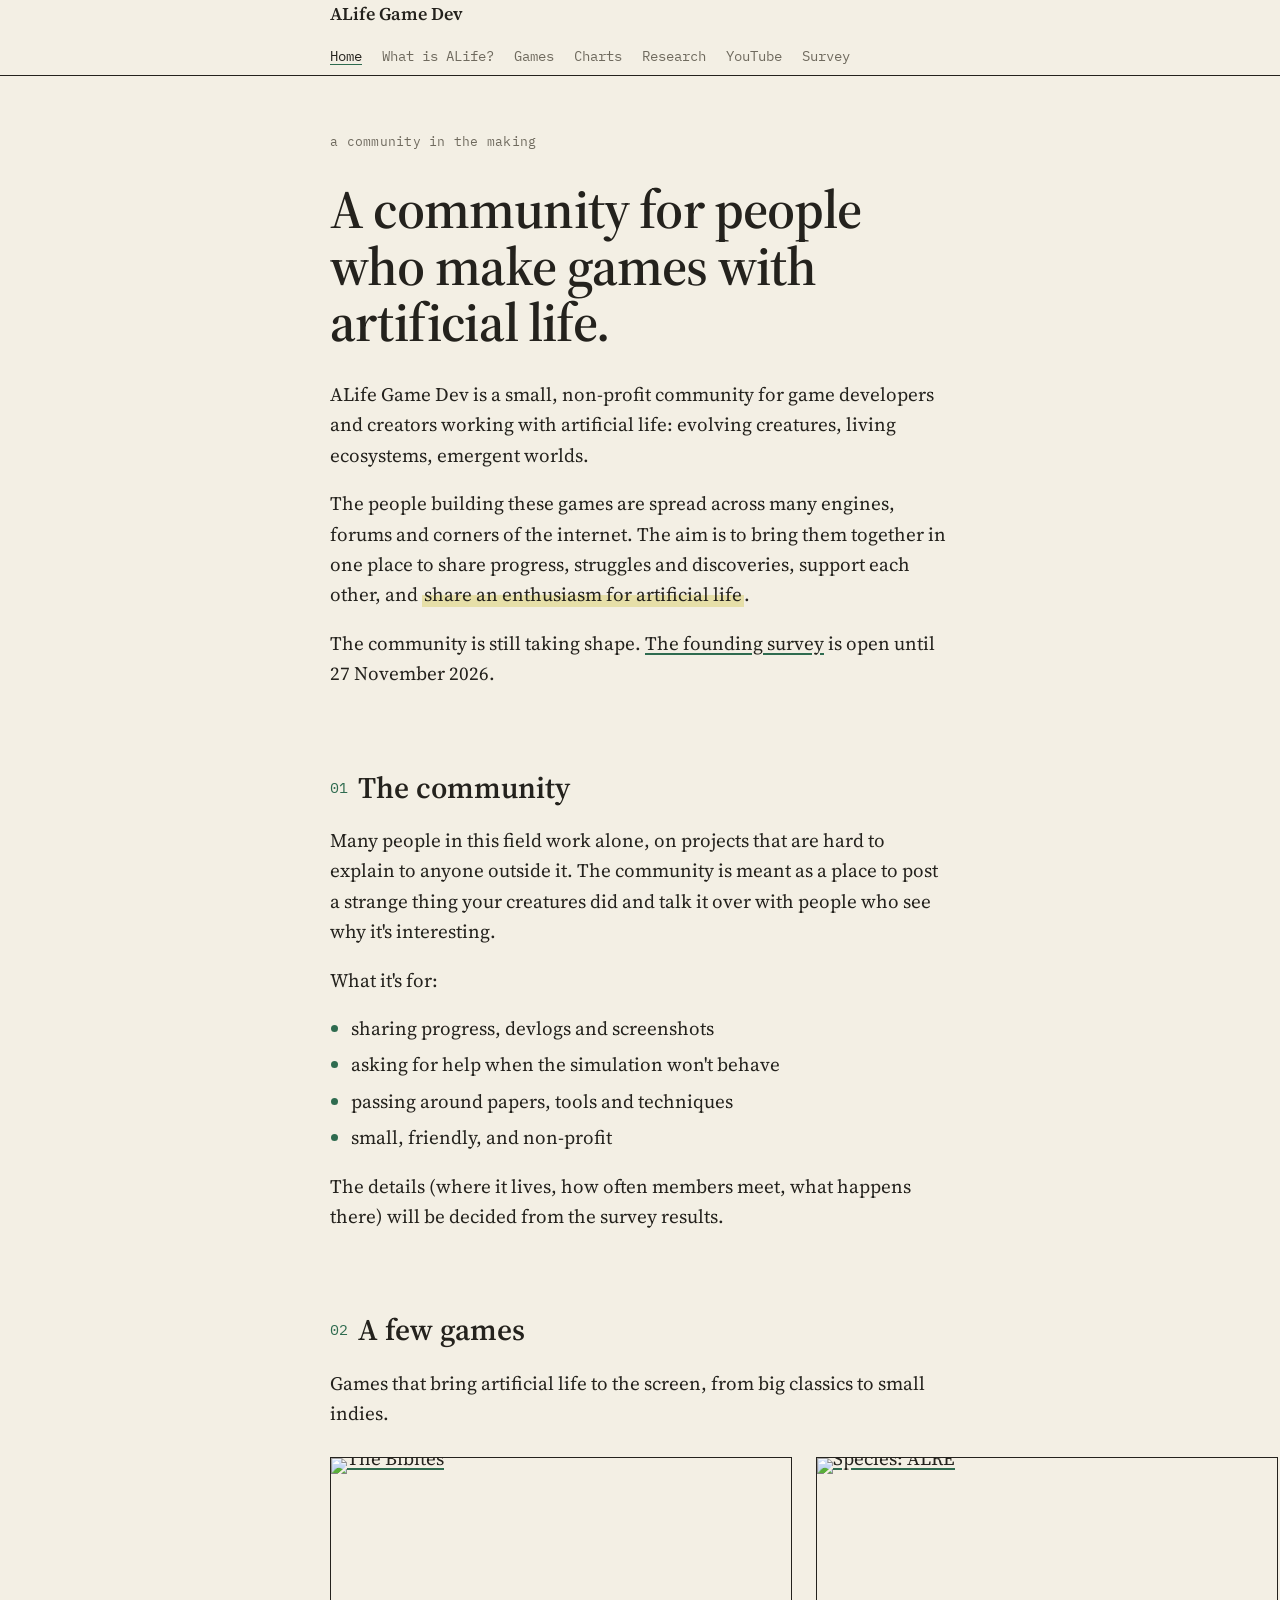
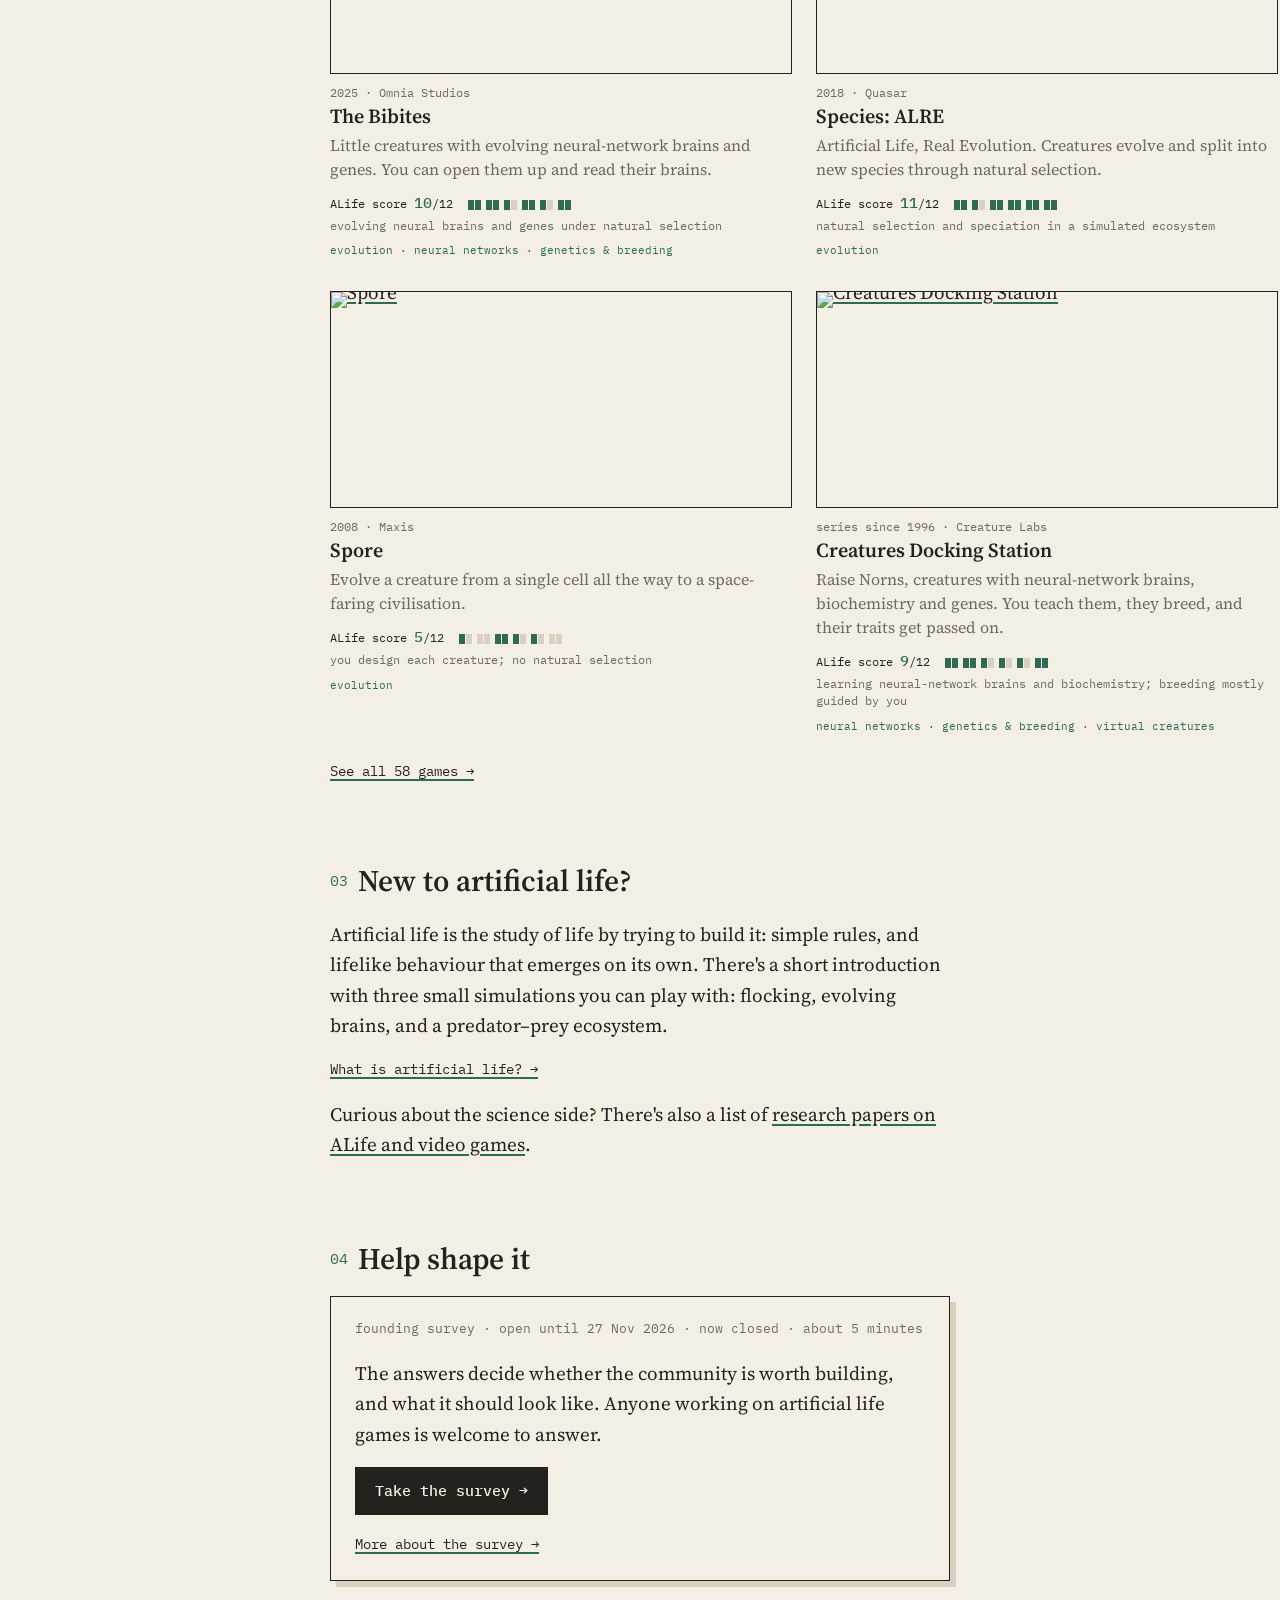
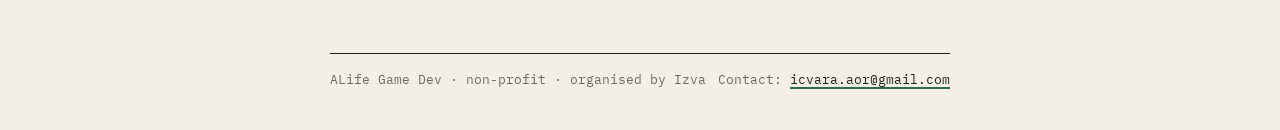
==== index.html @ bc66748c "First version of the ALife Game Dev site" ====
<!doctype html>
<html lang="en">
<head>
<meta charset="utf-8">
<meta name="viewport" content="width=device-width, initial-scale=1">
<title>ALife Game Dev</title>
<meta name="description" content="A small, non-profit community for people who make games with artificial life.">
<link rel="preconnect" href="https://fonts.googleapis.com">
<link rel="preconnect" href="https://fonts.gstatic.com" crossorigin>
<link href="https://fonts.googleapis.com/css2?family=IBM+Plex+Mono:wght@400;500&family=Source+Serif+4:ital,opsz,wght@0,8..60,400;0,8..60,600;1,8..60,400&display=swap" rel="stylesheet">
<link rel="stylesheet" href="assets/style.css">
</head>
<body>

<header class="topbar">
  <div class="in">
    <a class="brand" href="index.html">ALife Game Dev</a>
    <nav aria-label="Pages">
      <a href="index.html" aria-current="page">Home</a>
      <a href="alife.html">What is ALife?</a>
      <a href="games.html">Games</a>
      <a href="charts.html">Charts</a>
      <a href="research.html">Research</a>
      <a href="youtube.html">YouTube</a>
      <a href="survey.html">Survey</a>
    </nav>
  </div>
</header>

<div class="page">
  <p class="label">a community in the making</p>
  <h1>A community for people who make games with artificial life.</h1>
  <div class="intro">
    <p>ALife Game Dev is a small, non-profit community for game developers and creators working with artificial life: evolving creatures, living ecosystems, emergent worlds.</p>
    <p>The people building these games are spread across many engines, forums and corners of the internet. The aim is to bring them together in one place to share progress, struggles and discoveries, support each other, and <span class="hl">share an enthusiasm for artificial life</span>.</p>
    <p>The community is still taking shape. <a href="survey.html">The founding survey</a> is open until 27 November 2026.</p>
  </div>

  <main>
    <section id="community">
      <h2><span class="n">01</span>The community</h2>
      <p>Many people in this field work alone, on projects that are hard to explain to anyone outside it. The community is meant as a place to post a strange thing your creatures did and talk it over with people who see why it's interesting.</p>
      <p>What it's for:</p>
      <ul class="plain">
        <li>sharing progress, devlogs and screenshots</li>
        <li>asking for help when the simulation won't behave</li>
        <li>passing around papers, tools and techniques</li>
        <li>small, friendly, and non-profit</li>
      </ul>
      <p>The details (where it lives, how often members meet, what happens there) will be decided from the survey results.</p>
    </section>

    <section id="games">
      <h2><span class="n">02</span>A few games</h2>
      <p>Games that bring artificial life to the screen, from big classics to small indies.</p>
      <ul class="games" id="featured-games"></ul>
      <p class="more"><a href="games.html">See all <span class="js-game-count"></span> games →</a></p>
    </section>

    <section id="alife">
      <h2><span class="n">03</span>New to artificial life?</h2>
      <p>Artificial life is the study of life by trying to build it: simple rules, and lifelike behaviour that emerges on its own. There's a short introduction with three small simulations you can play with: flocking, evolving brains, and a predator–prey ecosystem.</p>
      <p class="more"><a href="alife.html">What is artificial life? →</a></p>
      <p>Curious about the science side? There's also a list of <a href="research.html">research papers on ALife and video games</a>.</p>
    </section>

    <section id="survey">
      <h2><span class="n">04</span>Help shape it</h2>
      <div class="callout">
        <p class="meta">founding survey · open until 27 Nov 2026 · <span class="js-days-left"></span> · about 5 minutes</p>
        <p>The answers decide whether the community is worth building, and what it should look like. Anyone working on artificial life games is welcome to answer.</p>
        <p><a class="btn js-survey" href="#">Take the survey →</a></p>
        <p class="more"><a href="survey.html">More about the survey →</a></p>
      </div>
    </section>
  </main>

  <footer>
    <span>ALife Game Dev · non-profit · organised by Izva</span>
    <span>Contact: <a href="mailto:icvara.aor@gmail.com">icvara.aor@gmail.com</a></span>
  </footer>
</div>

<script src="assets/site.js"></script>
<script src="assets/games.js"></script>
</body>
</html>
---- assets/style.css ----
:root {
  --paper: #f3efe4;
  --ink: #24221d;
  --faint: #6f6a5e;
  --rule: #d8d1bf;
  --mark: #2e6b4f;
  --hl: #e6dfa8;
  --cell: 46, 107, 79;
  --prey: 176, 128, 32;
  --pred: 178, 64, 42;
  /* Charts page. Validated with the dataviz palette checker against this paper colour:
     s1-s3 all-pairs for scatter, o0-o2 as an ordinal ramp. */
  --surface: #f3efe4;
  --s1: #2a78d6; --s2: #eb6834; --s3: #1baf7a;
  --o0: #6da7ec; --o1: #2a78d6; --o2: #104281;
  --gridline: #e1dccd; --axisline: #b9b2a0;
}
@media (prefers-color-scheme: dark) {
  :root:not([data-theme="light"]) {
    --paper: #1a1916; --ink: #e9e4d6; --faint: #a39d8e; --rule: #3a372f;
    --mark: #8cc7a6; --hl: #4a4526; --cell: 140, 199, 166;
    --prey: 222, 184, 96; --pred: 230, 118, 92;
    --surface: #1a1916;
    --s1: #3987e5; --s2: #d95926; --s3: #199e70;
    --o0: #184f95; --o1: #3987e5; --o2: #9ec5f4;
    --gridline: #2c2b27; --axisline: #46433b;
  }
}
:root[data-theme="dark"] {
  --paper: #1a1916; --ink: #e9e4d6; --faint: #a39d8e; --rule: #3a372f;
  --mark: #8cc7a6; --hl: #4a4526; --cell: 140, 199, 166;
  --prey: 222, 184, 96; --pred: 230, 118, 92;
  --surface: #1a1916;
  --s1: #3987e5; --s2: #d95926; --s3: #199e70;
  --o0: #184f95; --o1: #3987e5; --o2: #9ec5f4;
  --gridline: #2c2b27; --axisline: #46433b;
}

/* ---- Charts page ---- */
.viz .chart-block { padding-top: 48px; }
.viz .chart-block h2 { margin-bottom: 8px; }
.viz .plot { width: 100%; margin-top: 12px; }
.viz .plot svg { display: block; overflow: visible; }
.viz .plot text { font-family: "IBM Plex Mono", monospace; }
.viz .tick { font-size: 11px; fill: var(--faint); font-variant-numeric: tabular-nums; }
.viz .axis-label { font-size: 11px; fill: var(--faint); }
.viz .value { font-size: 12px; fill: var(--ink); font-variant-numeric: tabular-nums; }
.viz .point-label { font-size: 11px; fill: var(--ink); paint-order: stroke; stroke: var(--surface); stroke-width: 3px; }
.viz .grid { stroke: var(--gridline); stroke-width: 1; }
.viz .axis { stroke: var(--axisline); stroke-width: 1; }
.viz .hot { stroke: var(--ink); stroke-width: 2; }
.viz .chart-note { font-family: "IBM Plex Mono", monospace; font-size: 12px; color: var(--faint); margin-top: 6px; }
.viz .filters button { display: inline-flex; align-items: center; gap: 6px; }
.legend { display: flex; flex-wrap: wrap; gap: 6px 18px; margin-top: 12px; font-family: "IBM Plex Mono", monospace; font-size: 12px; color: var(--ink); }
.legend span { display: inline-flex; align-items: center; gap: 6px; }
.legend i { width: 12px; height: 12px; border-radius: 2px; display: inline-block; }
.tooltip {
  position: fixed; z-index: 50; pointer-events: none; max-width: 300px;
  background: var(--paper); color: var(--ink); border: 1px solid var(--ink);
  box-shadow: 3px 3px 0 var(--rule); padding: 8px 10px;
  font-family: "IBM Plex Mono", monospace; font-size: 12px; line-height: 1.45;
}
.tooltip .tip-muted { color: var(--faint); }
.table-wrap { overflow-x: auto; margin-top: 12px; border-top: 1px solid var(--ink); }
.fingerprint { border-collapse: collapse; width: 100%; font-family: "IBM Plex Mono", monospace; font-size: 12px; font-variant-numeric: tabular-nums; }
.fingerprint th, .fingerprint td { padding: 5px 5px; border-bottom: 1px solid var(--rule); text-align: left; white-space: nowrap; }
.fingerprint thead th { cursor: pointer; color: var(--faint); font-weight: 500; user-select: none; }
.fingerprint thead th:hover { color: var(--ink); }
.fingerprint tbody th { font-weight: 500; white-space: normal; min-width: 150px; }
.fingerprint tbody th a { text-decoration: none; }
.fingerprint .grp { color: var(--faint); }
.fingerprint .num b { font-weight: 500; }
.fingerprint .lvl { text-align: center; width: 30px; border-left: 2px solid var(--surface); }
.fingerprint .l0 { background: var(--o0); color: #0b0b0b; }
.fingerprint .l1 { background: var(--o1); color: #ffffff; }
.fingerprint .l2 { background: var(--o2); color: #ffffff; }
@media (prefers-color-scheme: dark) {
  :root:not([data-theme="light"]) .fingerprint .l0 { color: #f0efec; }
  :root:not([data-theme="light"]) .fingerprint .l2 { color: #0b0b0b; }
}
:root[data-theme="dark"] .fingerprint .l0 { color: #f0efec; }
:root[data-theme="dark"] .fingerprint .l2 { color: #0b0b0b; }
.chart { display: block; width: 100%; height: 70px; margin-top: 10px; border: 1px solid var(--rule); }
.key { display: inline-flex; align-items: center; gap: 6px; }
.key i { width: 10px; height: 10px; border-radius: 50%; display: inline-block; }

* { box-sizing: border-box; }
html, body { margin: 0; }
body {
  background: var(--paper);
  color: var(--ink);
  font: 400 19px/1.6 "Source Serif 4", Georgia, serif;
}
.page { max-width: 660px; margin: 0 auto; padding: 56px 20px 40px; }

a { color: var(--ink); text-decoration-color: var(--mark); text-decoration-thickness: 1.5px; text-underline-offset: 3px; }
a:hover { color: var(--mark); }

.mono, .label, nav, figcaption, .meta, .yr, .controls { font-family: "IBM Plex Mono", ui-monospace, monospace; }

/* Header */
.label { font-size: 13px; color: var(--faint); letter-spacing: .02em; margin: 0 0 28px; }
h1 {
  font-weight: 600;
  font-size: clamp(36px, 7vw, 54px);
  line-height: 1.05;
  letter-spacing: -0.015em;
  margin: 0 0 28px;
}
.intro p { margin: 0 0 18px; }
.hl { background: linear-gradient(transparent 55%, var(--hl) 55%); padding: 0 2px; }

/* Top menu: stays at the top of the screen while scrolling */
.topbar {
  position: sticky; top: 0; z-index: 10;
  background: var(--paper);
  border-bottom: 1px solid var(--ink);
}
.topbar .in {
  max-width: 660px; margin: 0 auto; padding: 0 20px;
  display: flex; align-items: center; gap: 8px 22px; flex-wrap: wrap;
  min-height: 52px;
}
.topbar .brand {
  font-family: "Source Serif 4", Georgia, serif; font-weight: 600; font-size: 18px;
  text-decoration: none; margin-right: auto; white-space: nowrap;
}
nav { font-size: 14px; display: flex; gap: 4px 20px; flex-wrap: wrap; padding: 8px 0; }
nav a { text-decoration: none; color: var(--faint); white-space: nowrap; }
nav a:hover { color: var(--ink); text-decoration: underline; }
nav a[aria-current="page"] { color: var(--ink); text-decoration: underline; text-decoration-color: var(--mark); }

/* Sub-page header */
.page-head { margin-bottom: 8px; }
.page-head h1 { font-size: clamp(32px, 6vw, 44px); margin-bottom: 18px; }
.page-head .lede { font-size: 20px; }

/* Small "go further" link at the end of a home-page section */
.more { font-family: "IBM Plex Mono", monospace; font-size: 14px; }

/* Home: survey callout */
.callout {
  border: 1px solid var(--ink); box-shadow: 6px 6px 0 var(--rule);
  padding: 22px 24px 6px; margin-top: 8px;
}
.callout .btn { margin-top: 0; margin-bottom: 0; }
.callout .meta, .survey .meta { font-size: 13px; color: var(--faint); margin-bottom: 18px; }

/* Games page: filter */
.filters { display: flex; flex-wrap: wrap; gap: 8px; margin: 20px 0 0; font-family: "IBM Plex Mono", monospace; font-size: 13px; }
.filters button {
  font: inherit; background: none; color: var(--ink);
  border: 1px solid var(--rule); padding: 4px 10px; cursor: pointer;
}
.filters button:hover { border-color: var(--ink); }
.filters button[aria-pressed="true"] { background: var(--ink); color: var(--paper); border-color: var(--ink); }
.count { font-family: "IBM Plex Mono", monospace; font-size: 13px; color: var(--faint); margin: 14px 0 0; }
/* YouTube page */
.channels { list-style: none; padding: 0; margin: 24px 0; border-top: 1px solid var(--rule); }
.channels li { display: grid; grid-template-columns: 64px 1fr; gap: 18px; padding: 18px 0; border-bottom: 1px solid var(--rule); }
.channels .avatar img { width: 64px; height: 64px; border-radius: 50%; border: 1px solid var(--ink); display: block; }
.channels h3 { font-size: 20px; font-weight: 600; margin: 0; line-height: 1.25; }
.channels h3 a { text-decoration: none; }
.channels h3 a:hover { text-decoration: underline; }
.channels .handle { font-family: "IBM Plex Mono", monospace; font-size: 12px; color: var(--faint); margin: 2px 0 6px; }
.channels p { font-size: 16px; line-height: 1.5; color: var(--faint); margin: 0; }
.channels .handle + p { color: var(--faint); }

.jump { display: flex; flex-wrap: wrap; gap: 6px 20px; font-family: "IBM Plex Mono", monospace; font-size: 14px; margin: 24px 0 0; }
.muted-note { font-size: 16px; color: var(--faint); }
.games li.empty { grid-column: 1 / -1; font-size: 16px; color: var(--faint); font-style: italic; }
/* Drawn placeholder when a game has no image */
.games .ph {
  display: flex; align-items: center; justify-content: center; text-align: center;
  aspect-ratio: 460 / 215; padding: 12px;
  background:
    radial-gradient(circle at 20% 30%, rgba(var(--cell), .35) 0 6px, transparent 7px),
    radial-gradient(circle at 70% 65%, rgba(var(--cell), .25) 0 10px, transparent 11px),
    radial-gradient(circle at 85% 20%, rgba(var(--prey), .35) 0 4px, transparent 5px),
    linear-gradient(var(--rule) 1px, transparent 1px) 0 0 / 18px 18px,
    linear-gradient(90deg, var(--rule) 1px, transparent 1px) 0 0 / 18px 18px,
    var(--paper);
}
.games .ph span {
  font-family: "Source Serif 4", Georgia, serif; font-weight: 600; font-size: 22px; line-height: 1.15;
  color: var(--ink); background: var(--paper); padding: 2px 8px; line-height: 1.3;
}
/* ALife score on game cards */
.games .score { margin: 10px 0 0; font-family: "IBM Plex Mono", monospace; font-size: 12px; color: var(--faint); cursor: help; }
.games .score-num { color: var(--ink); margin-right: 8px; }
.games .score-num b { font-weight: 500; font-size: 15px; color: var(--mark); }
.games .pips { display: inline-flex; gap: 5px; vertical-align: middle; }
.games .pip-pair { display: inline-flex; gap: 1px; }
.games .pips i { width: 6px; height: 10px; background: var(--rule); display: block; }
.games .pips i.on { background: var(--mark); }
.games .score-why { display: block; margin-top: 3px; line-height: 1.4; }
details.method { margin: 14px 0 0; font-size: 16px; }
details.method summary { cursor: pointer; font-family: "IBM Plex Mono", monospace; font-size: 14px; }
details.method[open] { border-left: 2px solid var(--rule); padding-left: 14px; }
details.method p, details.method ul { margin: 10px 0; }
.games .tags { font-family: "IBM Plex Mono", monospace; font-size: 11px; color: var(--mark); margin: 8px 0 0; }

/* Sections */
section { padding-top: 64px; }
h2 {
  font-weight: 600;
  font-size: 30px;
  line-height: 1.15;
  margin: 0 0 20px;
}
h2 .n { font-family: "IBM Plex Mono", monospace; font-weight: 400; font-size: 15px; color: var(--mark); margin-right: 10px; vertical-align: 5px; }
p { margin: 0 0 18px; }
ul.plain { padding-left: 1.1em; margin: 0 0 18px; }
ul.plain li { margin-bottom: 6px; }
ul.plain li::marker { color: var(--mark); }

/* Figure */
figure { margin: 32px 0; }
.stage {
  position: relative;
  aspect-ratio: 3 / 2;
  border: 1px solid var(--ink);
  cursor: crosshair;
  background:
    linear-gradient(var(--rule) 1px, transparent 1px) 0 0 / 24px 24px,
    linear-gradient(90deg, var(--rule) 1px, transparent 1px) 0 0 / 24px 24px;
  background-color: var(--paper);
}
.stage canvas { position: absolute; inset: 0; width: 100%; height: 100%; }
.controls {
  display: flex; flex-wrap: wrap; gap: 10px 24px; align-items: center;
  font-size: 13px; margin-top: 12px;
}
.controls label { display: flex; align-items: center; gap: 8px; }
.controls input[type=range] { width: 90px; accent-color: var(--mark); }
.controls button {
  font: inherit; background: none; color: var(--ink);
  border: 1px solid var(--ink); padding: 3px 10px; cursor: pointer;
}
.controls button:hover { background: var(--ink); color: var(--paper); }
figcaption { font-size: 13px; color: var(--faint); margin-top: 10px; line-height: 1.5; }
figcaption b { color: var(--ink); font-weight: 500; }

/* Games */
.games {
  list-style: none; padding: 0; margin: 28px 0 26px;
  display: grid; grid-template-columns: 1fr 1fr; gap: 32px 24px;
}
.games a.shot { display: block; border: 1px solid var(--ink); line-height: 0; }
.games img { width: 100%; aspect-ratio: 460 / 215; object-fit: cover; display: block; }
.games .meta { font-size: 12px; color: var(--faint); margin: 10px 0 2px; }
.games h3 { font-size: 20px; font-weight: 600; margin: 0 0 4px; line-height: 1.25; }
.games h3 a { text-decoration: none; }
.games h3 a:hover { text-decoration: underline; }
.games p { font-size: 16px; line-height: 1.5; color: var(--faint); margin: 0; }

/* Research */
.papers { list-style: none; padding: 0; margin: 8px 0 22px; border-top: 1px solid var(--rule); }
.papers li { display: grid; grid-template-columns: 56px 1fr; gap: 16px; padding: 16px 0; border-bottom: 1px solid var(--rule); }
.papers .yr { font-family: "IBM Plex Mono", monospace; font-size: 14px; color: var(--faint); padding-top: 3px; }
.papers .title { font-weight: 600; }
.papers .who { display: block; font-family: "IBM Plex Mono", monospace; font-size: 12px; color: var(--faint); margin: 2px 0 4px; }
.papers .what { display: block; font-size: 16px; line-height: 1.5; color: var(--faint); }
@media (max-width: 520px) { .papers li { grid-template-columns: 44px 1fr; gap: 12px; } }

/* Survey */
.survey {
  margin-top: 8px;
  padding: 28px 28px 8px;
  border: 1px solid var(--ink);
  box-shadow: 6px 6px 0 var(--rule);
}
.survey .meta { font-size: 13px; color: var(--faint); margin-bottom: 18px; }
.survey ol { padding-left: 1.2em; margin: 0 0 18px; }
.survey ol li { margin-bottom: 6px; }
.btn {
  display: inline-block;
  font-family: "IBM Plex Mono", monospace; font-size: 15px; font-weight: 500;
  background: var(--ink); color: var(--paper);
  padding: 12px 20px; text-decoration: none;
  margin: 6px 0 22px;
}
.btn:hover { background: var(--mark); color: var(--paper); }

.sig { font-style: italic; }

footer {
  margin-top: 72px; padding-top: 16px;
  border-top: 1px solid var(--ink);
  font-family: "IBM Plex Mono", monospace; font-size: 13px; color: var(--faint);
  display: flex; justify-content: space-between; flex-wrap: wrap; gap: 8px;
}

@media (max-width: 520px) {
  body { font-size: 18px; }
  .page { padding: 36px 16px 32px; }
  .topbar .in { padding: 0 16px; }
  .topbar .brand { width: 100%; padding-top: 10px; }
  nav { width: 100%; padding: 4px 0 10px; gap: 4px 14px; font-size: 13px; }
  .callout { padding: 18px 16px 4px; box-shadow: 4px 4px 0 var(--rule); }
  .games { grid-template-columns: 1fr; gap: 28px; }
  .survey { padding: 22px 18px 4px; box-shadow: 4px 4px 0 var(--rule); }
}
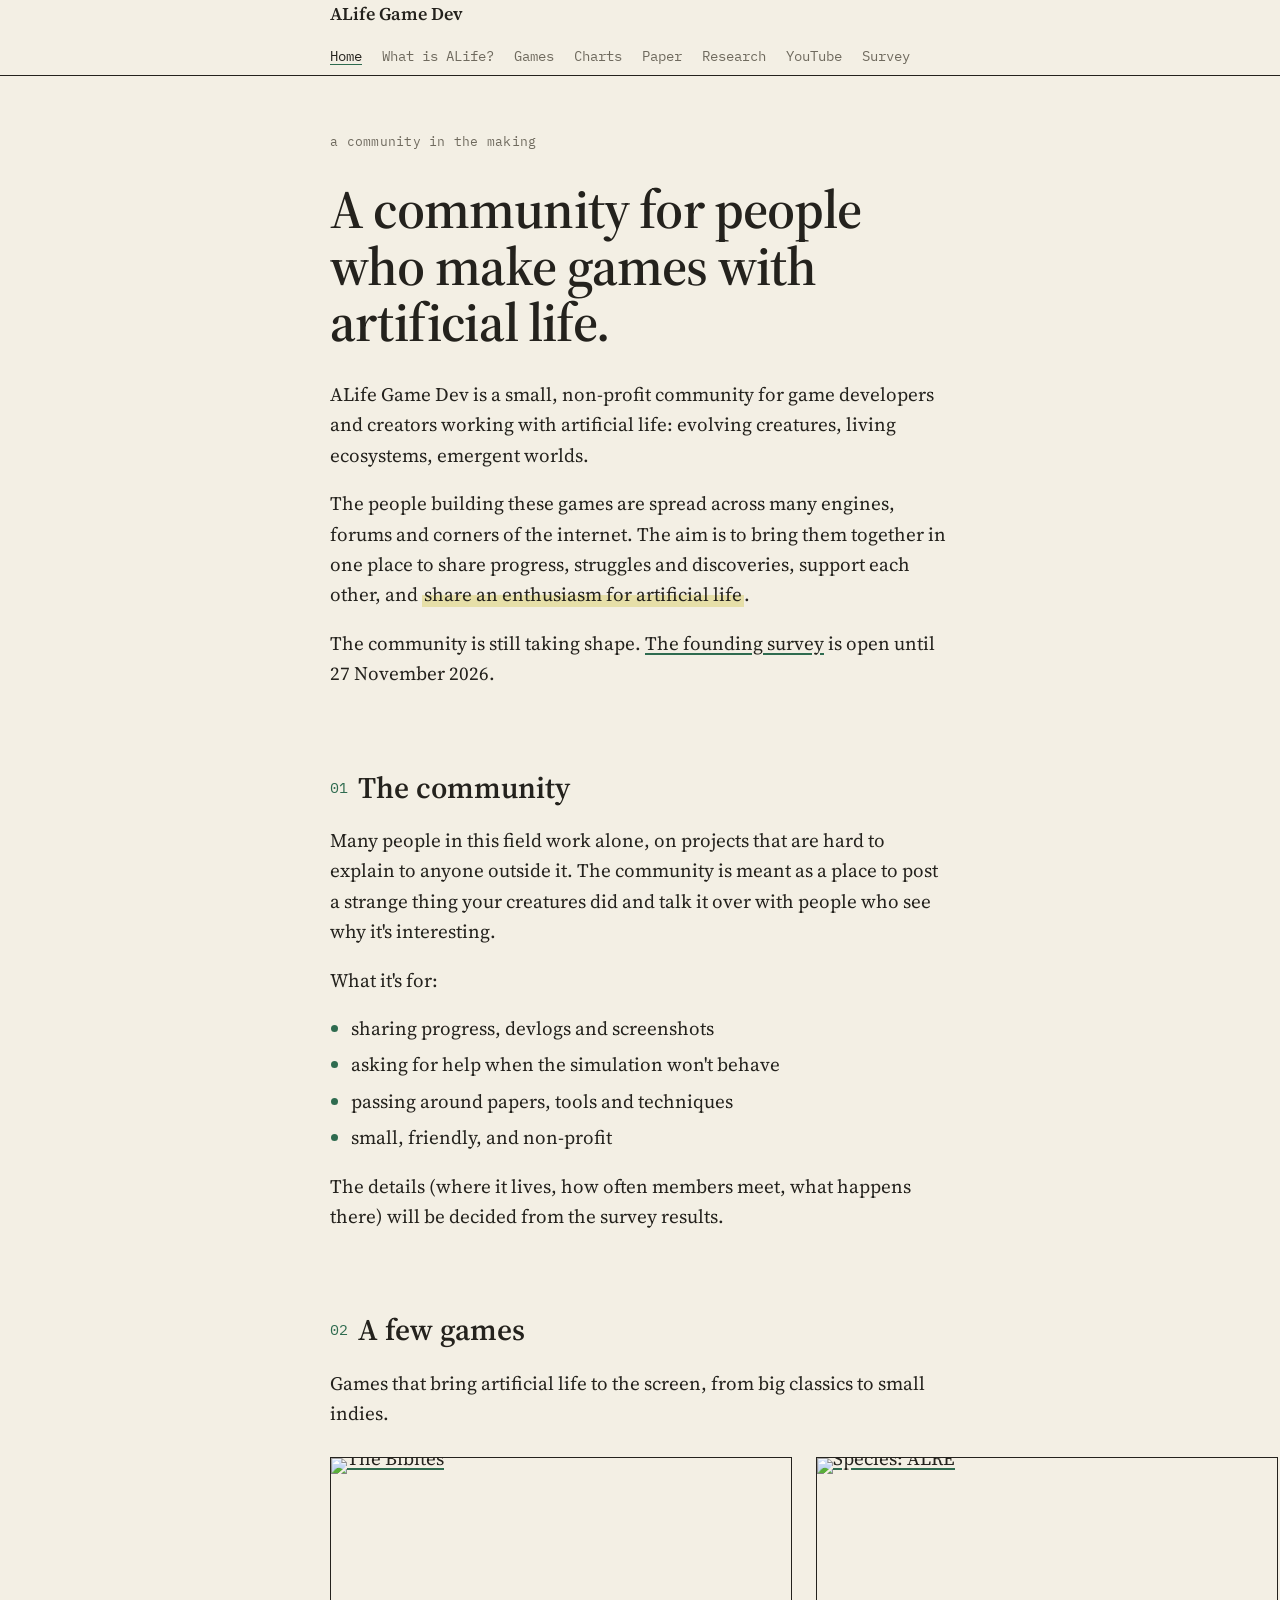
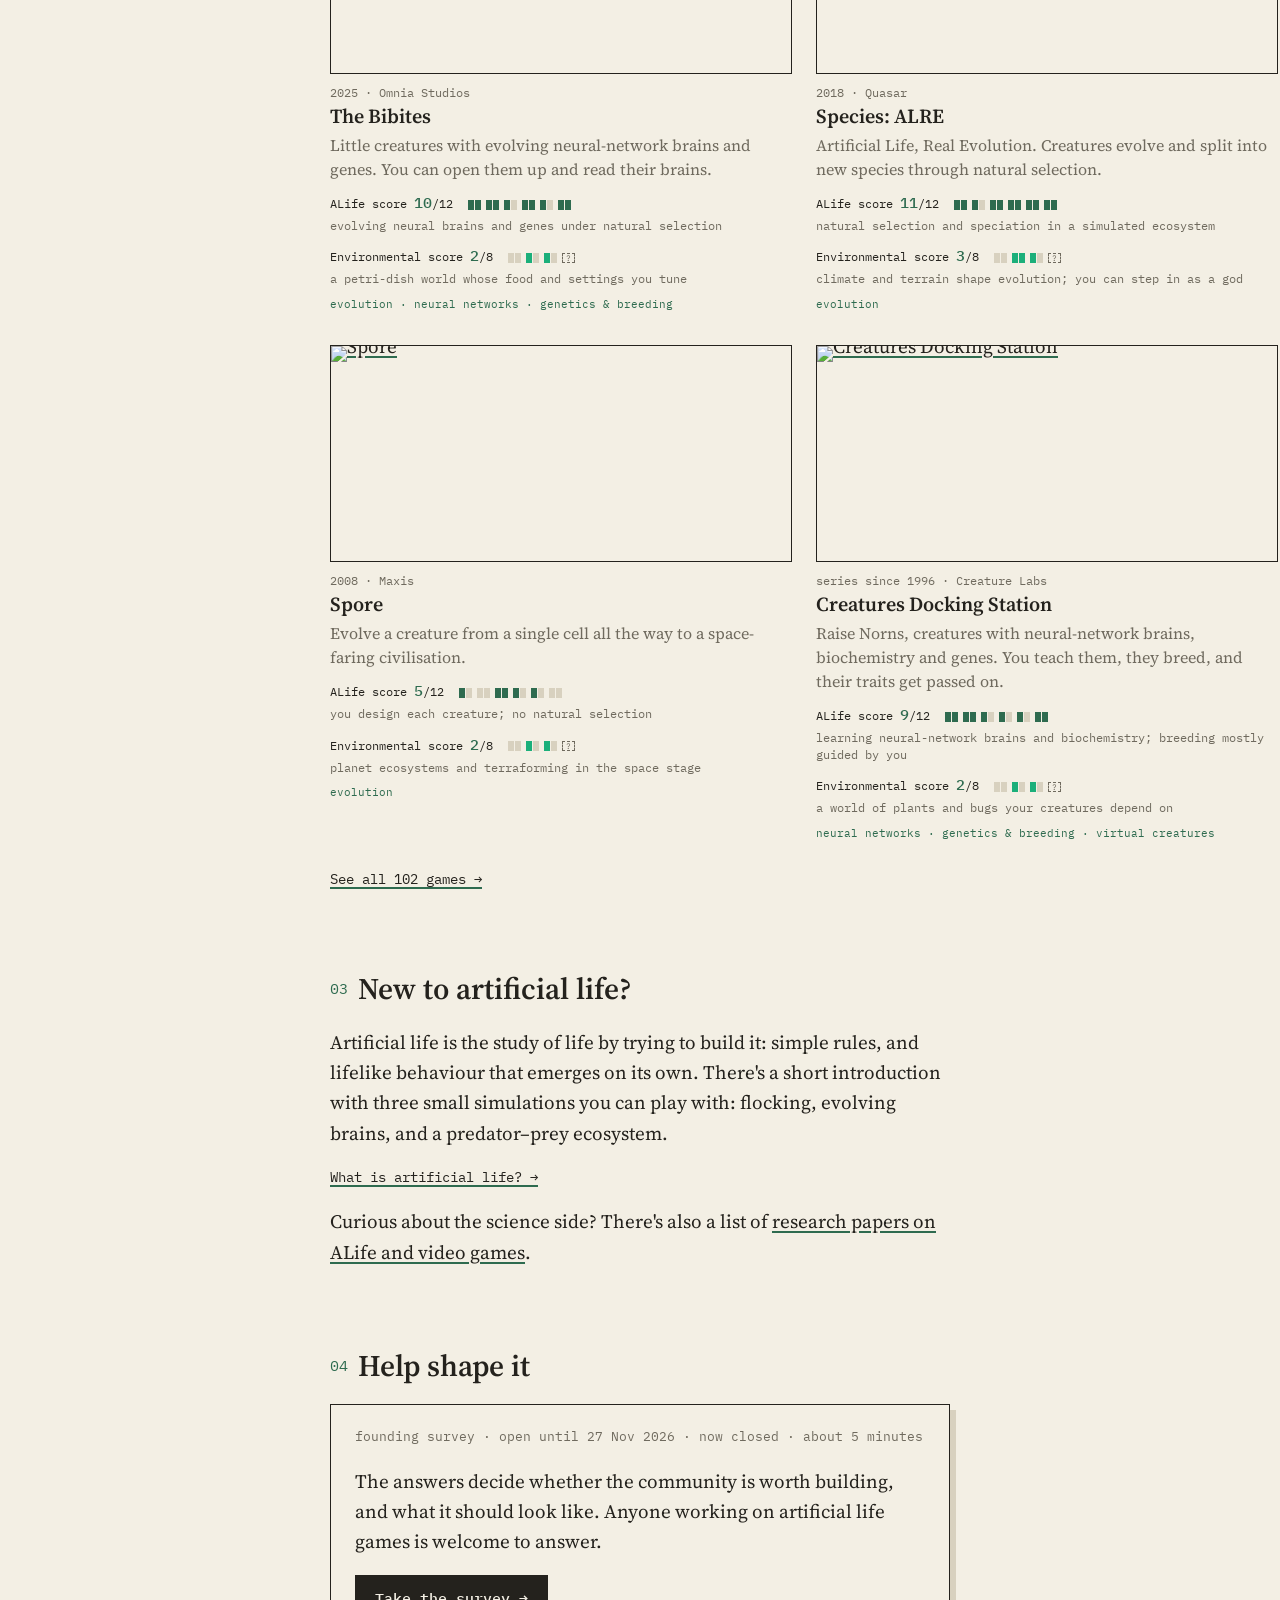
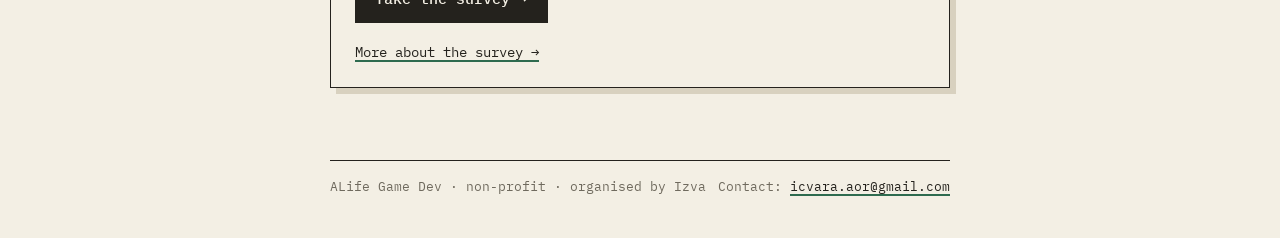
==== commit 059bd066: "Add working paper, environmental score and many more games - New Paper page (paper.html, assets/pape" ====
--- a/index.html
+++ b/index.html
@@ -20,6 +20,7 @@
       <a href="alife.html">What is ALife?</a>
       <a href="games.html">Games</a>
       <a href="charts.html">Charts</a>
+      <a href="paper.html">Paper</a>
       <a href="research.html">Research</a>
       <a href="youtube.html">YouTube</a>
       <a href="survey.html">Survey</a>
--- a/assets/style.css
+++ b/assets/style.css
@@ -14,6 +14,8 @@
   --s1: #2a78d6; --s2: #eb6834; --s3: #1baf7a;
   --o0: #6da7ec; --o1: #2a78d6; --o2: #104281;
   --gridline: #e1dccd; --axisline: #b9b2a0;
+  /* Popular-games comparison: neutral grey (validated ordinal ramp) */
+  --ref: #6f6a5e; --r0: #aaa494; --r1: #7a7466; --r2: #45413a;
 }
 @media (prefers-color-scheme: dark) {
   :root:not([data-theme="light"]) {
@@ -24,6 +26,7 @@
     --s1: #3987e5; --s2: #d95926; --s3: #199e70;
     --o0: #184f95; --o1: #3987e5; --o2: #9ec5f4;
     --gridline: #2c2b27; --axisline: #46433b;
+    --ref: #a39d8e; --r0: #5a564c; --r1: #8a8577; --r2: #c6c1b3;
   }
 }
 :root[data-theme="dark"] {
@@ -34,11 +37,15 @@
   --s1: #3987e5; --s2: #d95926; --s3: #199e70;
   --o0: #184f95; --o1: #3987e5; --o2: #9ec5f4;
   --gridline: #2c2b27; --axisline: #46433b;
+  --ref: #a39d8e; --r0: #5a564c; --r1: #8a8577; --r2: #c6c1b3;
 }
 
 /* ---- Charts page ---- */
 .viz .chart-block { padding-top: 48px; }
 .viz .chart-block h2 { margin-bottom: 8px; }
+.viz .chart-part { margin-top: 72px; padding-top: 28px; border-top: 2px solid var(--rule); }
+.viz .chart-part .label { margin-bottom: 8px; }
+.viz .chart-part .part-title { margin: 0 0 10px; }
 .viz .plot { width: 100%; margin-top: 12px; }
 .viz .plot svg { display: block; overflow: visible; }
 .viz .plot text { font-family: "IBM Plex Mono", monospace; }
@@ -74,6 +81,9 @@
 .fingerprint .l0 { background: var(--o0); color: #0b0b0b; }
 .fingerprint .l1 { background: var(--o1); color: #ffffff; }
 .fingerprint .l2 { background: var(--o2); color: #ffffff; }
+.legend i.unknown-swatch { background: var(--surface); border: 1px dashed var(--faint); box-sizing: border-box; }
+.fingerprint .unknown { color: var(--faint); border-bottom-style: dashed; }
+.fingerprint .eco-col { border-left: 2px solid var(--faint); padding-left: 8px; }
 @media (prefers-color-scheme: dark) {
   :root:not([data-theme="light"]) .fingerprint .l0 { color: #f0efec; }
   :root:not([data-theme="light"]) .fingerprint .l2 { color: #0b0b0b; }
@@ -194,6 +204,8 @@
 .games .pips i { width: 6px; height: 10px; background: var(--rule); display: block; }
 .games .pips i.on { background: var(--mark); }
 .games .score-why { display: block; margin-top: 3px; line-height: 1.4; }
+.games .score.eco .pips i.on { background: var(--s3); }
+.games .pip-pair.unknown { width: 13px; height: 10px; box-sizing: border-box; border: 1px dashed var(--faint); font-size: 8px; line-height: 8px; text-align: center; justify-content: center; color: var(--faint); }
 details.method { margin: 14px 0 0; font-size: 16px; }
 details.method summary { cursor: pointer; font-family: "IBM Plex Mono", monospace; font-size: 14px; }
 details.method[open] { border-left: 2px solid var(--rule); padding-left: 14px; }
@@ -301,3 +313,72 @@
   .games { grid-template-columns: 1fr; gap: 28px; }
   .survey { padding: 22px 18px 4px; box-shadow: 4px 4px 0 var(--rule); }
 }
+.legend .legend-sep { color: var(--faint); margin-left: 8px; }
+
+/* ---- Working paper page ---- */
+.paper section { margin-top: 34px; }
+.paper h2 { margin-bottom: 12px; }
+.paper h3 { font-size: 18px; margin: 22px 0 8px; }
+.paper .abstract { border-left: 2px solid var(--rule); padding-left: 16px; }
+.paper figure { margin: 22px 0 26px; }
+.paper figcaption { font-size: 14px; color: var(--faint); margin-top: 8px; line-height: 1.45; }
+.paper .paper-list li { margin-bottom: 10px; }
+.paper .paper-groups li { margin-bottom: 4px; font-size: 16px; }
+.paper .refs li { font-size: 15px; margin-bottom: 8px; padding-left: 1.4em; text-indent: -1.4em; }
+.paper .corner { fill: var(--hl); opacity: .45; }
+.paper .faint-dots circle { fill: var(--axisline); opacity: .7; }
+.paper-table th[scope="row"] { min-width: 104px; }
+.paper-table .scale { color: var(--faint); font-size: 10px; margin-left: 4px; }
+.paper-table td { position: relative; min-width: 64px; padding: 5px 6px; }
+.paper-table .bar { position: absolute; left: 0; top: 4px; bottom: 4px; background: var(--o0); opacity: .55; border-radius: 0 2px 2px 0; }
+.paper-table .v { position: relative; }
+.paper-table tr.split th, .paper-table tr.split td { border-top: 2px solid var(--axisline); }
+.paper-table thead th { white-space: normal; cursor: default; }
+.paper .rules li { margin-bottom: 8px; }
+.flow { display: grid; grid-template-columns: 1fr 1fr; gap: 10px 22px; font-family: "IBM Plex Mono", monospace; font-size: 12px; }
+.flow-col { display: flex; flex-direction: column; gap: 6px; }
+.flow-head { margin: 0 0 2px; color: var(--faint); font-size: 12px; }
+.flow-box { border: 1px solid var(--axisline); padding: 7px 9px; border-radius: 3px; background: var(--paper); }
+.flow-box b { font-size: 15px; font-weight: 500; margin-right: 4px; }
+.flow-box.final { border: 2px solid var(--mark); }
+.flow-out { margin-left: 18px; padding: 2px 0 2px 10px; border-left: 2px dashed var(--rule); color: var(--faint); }
+.flow-out span { color: var(--ink); font-weight: 500; }
+.flow-out details { margin-top: 2px; }
+.flow-out summary { cursor: pointer; color: var(--mark); }
+.flow-total { grid-column: 1 / -1; margin: 6px 0 0; font-size: 13px; }
+@media (max-width: 560px) { .flow { grid-template-columns: 1fr; } }
+.paper .zone { fill: var(--hl); opacity: .35; }
+.paper .mean-label { font-weight: 600; }
+.paper .agree { stroke: var(--axisline); stroke-width: 1.5; stroke-dasharray: 5 4; }
+.paper .threshold { stroke: var(--faint); stroke-width: 1; stroke-dasharray: 2 3; }
+.paper-table thead th svg { vertical-align: middle; }
+.paper .cap { text-transform: capitalize; }
+
+/* Paired figures (an ALife-score figure and its Life-score twin): side by side on wide screens,
+   breaking out of the text column; stacked on narrow screens. */
+.paper .fig-pair { display: grid; grid-template-columns: 1fr; gap: 0 28px; }
+.paper .fig-pair figure { min-width: 0; }
+@media (min-width: 1100px) {
+  .paper .fig-pair {
+    --pair-w: min(1280px, calc(100vw - 64px));
+    grid-template-columns: 1fr 1fr;
+    width: var(--pair-w);
+    margin-left: calc((100% - var(--pair-w)) / 2);
+  }
+}
+.paper .trend { stroke: var(--ink); stroke-width: 1.6; stroke-dasharray: 6 4; opacity: .75; }
+.paper .trend-label { fill: var(--ink); paint-order: stroke; stroke: var(--surface); stroke-width: 3px; }
+/* A single wide figure that breaks out of the text column like the paired figures. */
+@media (min-width: 1100px) {
+  .paper .fig-wide { --pair-w: min(1280px, calc(100vw - 64px)); width: var(--pair-w); margin-left: calc((100% - var(--pair-w)) / 2); }
+}
+/* Figure 3b: a grid of small per-criterion charts. */
+.paper .sub-grid { display: grid; grid-template-columns: repeat(auto-fill, minmax(170px, 1fr)); gap: 10px 16px; margin-top: 10px; }
+.paper .sub-panel { min-width: 0; border-top: 1px solid var(--rule); padding-top: 4px; }
+.paper .sub-panel svg { display: block; overflow: visible; }
+.paper .sub-panel text { font-family: "IBM Plex Mono", monospace; }
+/* Figure 3b: one Figure-5-style panel per category. */
+.paper .crit-grid { display: grid; grid-template-columns: repeat(auto-fit, minmax(300px, 1fr)); gap: 12px 24px; margin-top: 10px; }
+.paper .crit-panel { min-width: 0; }
+.paper .crit-panel svg { display: block; overflow: visible; }
+.paper .crit-panel text { font-family: "IBM Plex Mono", monospace; }
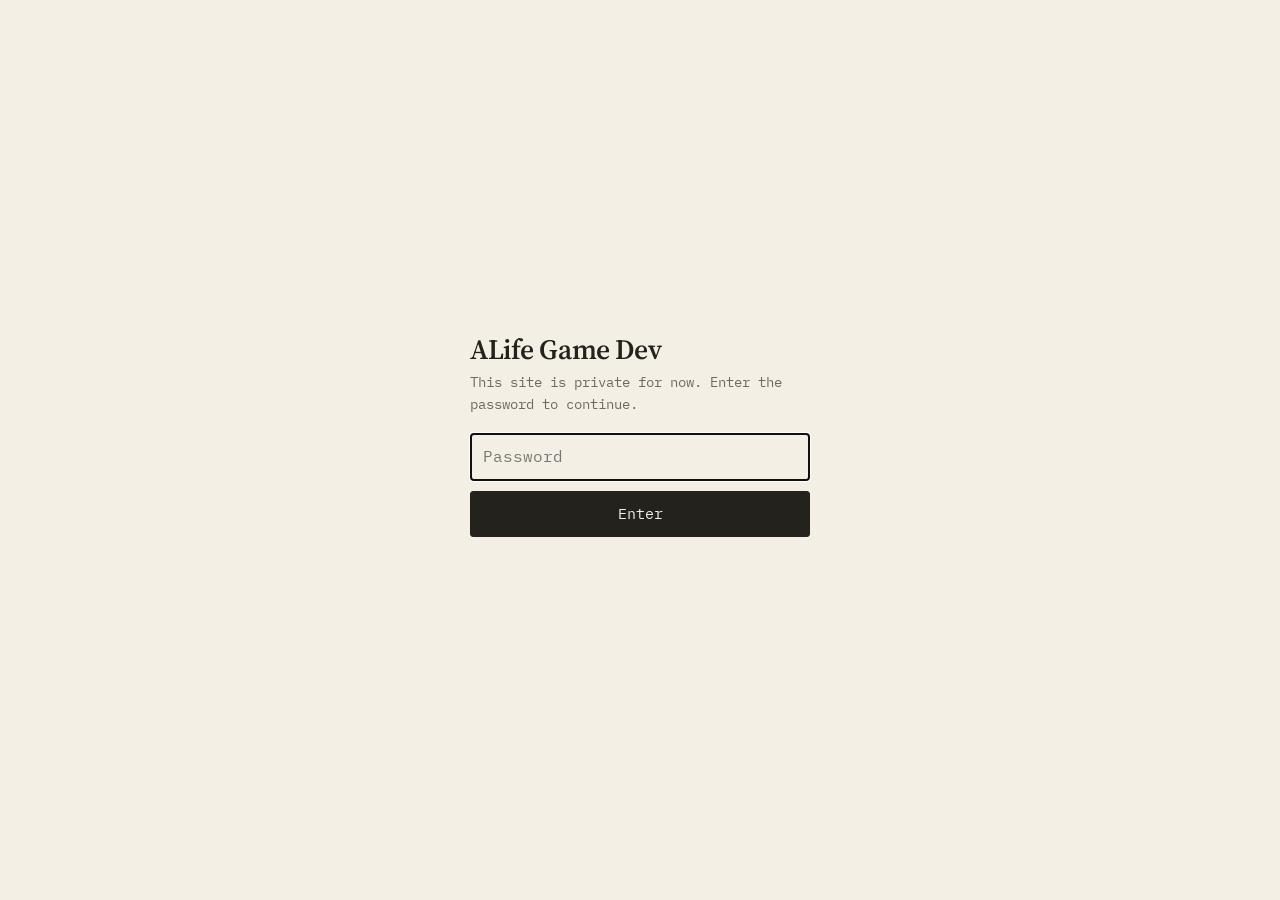
==== commit 913f43a5: "Add a simple password gate to the site - assets/gate.js hides every page behind a password box until" ====
--- a/index.html
+++ b/index.html
@@ -3,6 +3,8 @@
 <head>
 <meta charset="utf-8">
 <meta name="viewport" content="width=device-width, initial-scale=1">
+<meta name="robots" content="noindex, nofollow">
+<script src="assets/gate.js"></script>
 <title>ALife Game Dev</title>
 <meta name="description" content="A small, non-profit community for people who make games with artificial life.">
 <link rel="preconnect" href="https://fonts.googleapis.com">
